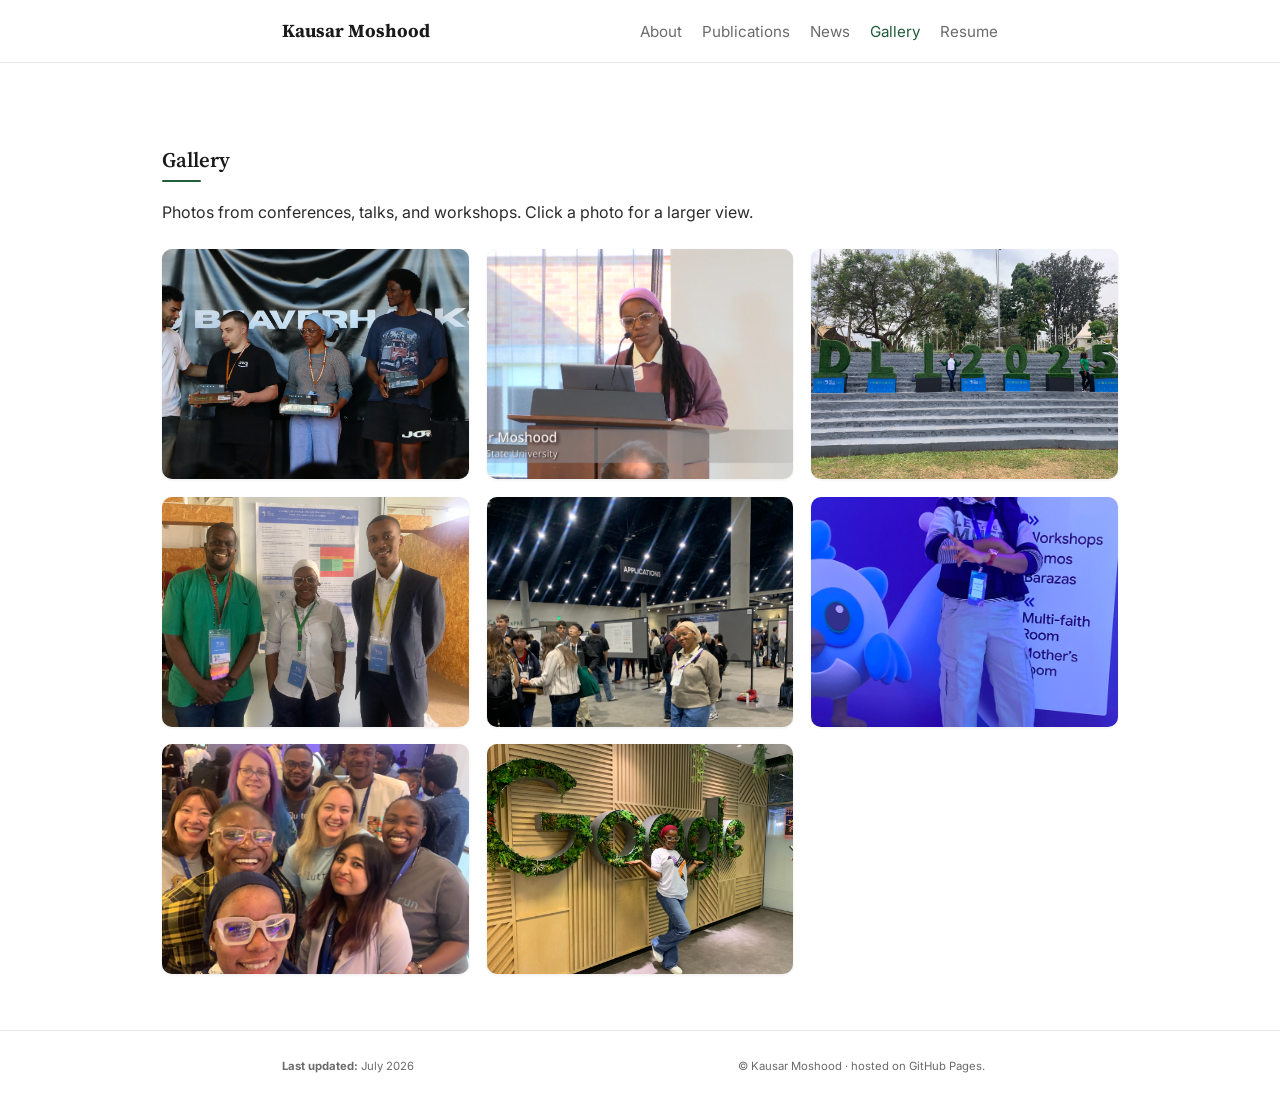
==== gallery.html @ 00bf3b93 "Initial commit" ====
<!DOCTYPE html>
<html lang="en">
  <head>
    <title>Gallery · Kausar Moshood</title>
    <meta charset="utf-8" />
    <meta name="viewport" content="width=device-width, initial-scale=1" />
    <link rel="stylesheet" type="text/css" href="assets/css/style.css" />
    <link rel="stylesheet" href="https://use.fontawesome.com/releases/v5.0.7/css/all.css" />
    <link rel="stylesheet" href="https://cdn.jsdelivr.net/gh/jpswalsh/academicons@1/css/academicons.min.css" />
    <link rel="icon" type="image/svg+xml" href="assets/img/favicon.svg" />
    </head>

  <body>
    <header class="site-header">
      <nav class="nav">
        <div class="container flex-wrap">
          <h1 class="logo"><a href="index.html">Kausar Moshood</a></h1>
          <ul class="navbar">
            <li><a href="index.html">About</a></li>
            <li><a href="publications.html">Publications</a></li>
            <li><a href="news.html">News</a></li>
            <li><a href="gallery.html" class="active">Gallery</a></li>
            <li><a href="assets/docs/Kausar_Moshood_Resume.pdf" target="_blank">Resume</a></li>
          </ul>
        </div>
      </nav>
    </header>

    <div class="page container gallery-container">
      <h1 class="header-name">Gallery</h1>
      <p class="publications-intro">Photos from conferences, talks, and workshops. Click a photo for a larger view.</p>

      <div class="gallery-grid">

        <div class="gallery-item" data-full="assets/img/gallery/beaverhack.jpg" data-caption="1st Place, BeaverHacks Social Impact Track, 2026">
          <img src="assets/img/gallery/beaverhack.jpg" alt="BeaverHacks 2026" />
          <div class="gallery-caption">1st Place, BeaverHacks Social Impact Track, 2026</div>
        </div>

        <div class="gallery-item" data-full="assets/img/gallery/PNW.png" data-caption="PNW PLSE 2026, University of Washington">
          <img src="assets/img/gallery/PNW.png" alt="PNW PLSE 2026" />
          <div class="gallery-caption">PNW PLSE 2026, University of Washington</div>
        </div>

        <div class="gallery-item" data-full="assets/img/gallery/DLI25.jpg" data-caption="Deep Learning Indaba 2025, Rwanda">
          <img src="assets/img/gallery/DLI25.jpg" alt="Deep Learning Indaba 2025" />
          <div class="gallery-caption">Deep Learning Indaba 2025, Rwanda</div>
        </div>

        <div class="gallery-item" data-full="assets/img/gallery/DLIP25.jpg" data-caption="Deep Learning Indaba 2025, Rwanda">
          <img src="assets/img/gallery/DLIP25.jpg" alt="Deep Learning Indaba 2025" />
          <div class="gallery-caption">Deep Learning Indaba 2025, Rwanda</div>
        </div>

        <div class="gallery-item" data-full="assets/img/gallery/NeurIPS.jpeg" data-caption="NeurIPS 2025, San Diego">
          <img src="assets/img/gallery/NeurIPS.jpeg" alt="NeurIPS 2025" />
          <div class="gallery-caption">NeurIPS 2025, San Diego</div>
        </div>

        <div class="gallery-item" data-full="assets/img/gallery/FF23.jpg" data-caption="Flutter Forward by Google 2023, Kenya">
          <img src="assets/img/gallery/FF23.jpg" alt="Flutter Forward 2023" />
          <div class="gallery-caption">Flutter Forward by Google 2023, Kenya</div>
        </div>

        <div class="gallery-item" data-full="assets/img/gallery/FFF23.jpg" data-caption="Flutter Forward by Google 2023, Kenya">
          <img src="assets/img/gallery/FFF23.jpg" alt="Flutter Forward 2023" />
          <div class="gallery-caption">Flutter Forward by Google 2023, Kenya</div>
        </div>

        <div class="gallery-item" data-full="assets/img/gallery/GDG.jpg" data-caption="Google Developer Group on Campus Lead, 2023">
          <img src="assets/img/gallery/GDG.jpg" alt="GDG on Campus Lead" />
          <div class="gallery-caption">Google Developer Group on Campus Lead, 2023</div>
        </div>

        <!--
          To add more photos: drop the image file into assets/img/gallery/
          and add a block like this:

          <div class="gallery-item" data-full="assets/img/gallery/your-photo.jpg" data-caption="Event name, Month Year">
            <img src="assets/img/gallery/your-photo.jpg" alt="Short description" />
            <div class="gallery-caption">Event name, Month Year</div>
          </div>
        -->
      </div>
    </div>

    <div class="lightbox" id="lightbox">
      <button class="lightbox-close" id="lightbox-close" aria-label="Close">&times;</button>
      <img id="lightbox-img" src="" alt="" />
      <div class="lightbox-caption" id="lightbox-caption"></div>
    </div>

    <footer class="site-footer">
      <div class="container">
        <small><b>Last updated:</b> July 2026</small>
        <small class="block">© Kausar Moshood · hosted on <a href="https://pages.github.com/" target="_blank">GitHub Pages</a>.</small>
      </div>
    </footer>

    <script>
      const lightbox = document.getElementById('lightbox');
      const lightboxImg = document.getElementById('lightbox-img');
      const lightboxCaption = document.getElementById('lightbox-caption');

      document.querySelectorAll('.gallery-item').forEach(item => {
        item.addEventListener('click', () => {
          lightboxImg.src = item.dataset.full;
          lightboxCaption.textContent = item.dataset.caption || '';
          lightbox.classList.add('open');
        });
      });

      function closeLightbox() { lightbox.classList.remove('open'); lightboxImg.src = ''; }
      document.getElementById('lightbox-close').addEventListener('click', closeLightbox);
      lightbox.addEventListener('click', (e) => { if (e.target === lightbox) closeLightbox(); });
      document.addEventListener('keydown', (e) => { if (e.key === 'Escape') closeLightbox(); });
    </script>
  </body>
</html>
---- assets/css/style.css ----
/* =====================================================================
   Kausar Moshood — site styles (2026 revamp)
   Flat, content-first, near-monochrome with a deep forest-green accent.
   Serif headings (Source Serif 4) + sans body (Inter). Supports legacy classes.
   (Previous stylesheet is recoverable via git history.)
   ===================================================================== */
@import url('https://fonts.googleapis.com/css2?family=Inter:wght@400;500;600&family=Source+Serif+4:opsz,wght@8..60,400;8..60,600;8..60,700&display=swap');

:root {
  --ink:    #1a1a1a;   /* headings */
  --body:   #2c2c2c;   /* body text */
  --muted:  #6b6b6b;   /* secondary */
  --faint:  #8a8a8a;
  --accent: #225c3b;   /* deep forest green */
  --accent-hover: #184028;
  --rule:   #e7e7e4;
  --bg:     #ffffff;
  --max:    760px;
  --serif: "Source Serif 4", Georgia, "Times New Roman", serif;
  --sans:  "Inter", -apple-system, BlinkMacSystemFont, "Segoe UI", Roboto, Helvetica, Arial, sans-serif;
}

* { margin:0; padding:0; box-sizing:border-box; }
html { font-size:100%; line-height:1.65; scroll-behavior:smooth; -webkit-text-size-adjust:100%; }
body {
  font-family:var(--sans); font-weight:400; color:var(--body); background:var(--bg);
  -webkit-font-smoothing:antialiased; -moz-osx-font-smoothing:grayscale;
}

a { color:var(--accent); text-decoration:none; transition:color 150ms ease; }
a:hover { color:var(--accent-hover); text-decoration:underline; }

h1,h2,h3,h4,h5,h6 { font-family:var(--serif); color:var(--ink); font-weight:600; line-height:1.25; }
p { margin:0 0 0.9rem; }
strong { font-weight:600; color:var(--ink); }
s { color:var(--faint); }

/* ---------- layout ---------- */
.container { max-width:var(--max); margin:0 auto; padding:0 1.4rem; }
.page, .page-content { width:100%; }
.page { padding-top:0.5rem; }

/* ---------- header / nav ---------- */
.site-header { border-bottom:1px solid var(--rule); margin-bottom:2.2rem; }
.nav .container { display:flex; justify-content:space-between; align-items:center; flex-wrap:wrap; gap:0.6rem; padding-top:1.1rem; padding-bottom:1.1rem; }
.logo { font-size:1.15rem; }
.logo a { font-family:var(--serif); font-weight:700; color:var(--ink); }
.logo a:hover { color:var(--accent); text-decoration:none; }
.navbar { list-style:none; display:flex; flex-wrap:wrap; gap:1.25rem; margin:0; }
.navbar a { color:var(--muted); font-size:0.95rem; }
.navbar a:hover, .navbar a.active { color:var(--accent); text-decoration:none; }

/* ---------- intro / hero ---------- */
.page-intro { display:flex; gap:2rem; align-items:center; margin-bottom:1.6rem; }
.page-intro-item:first-child { flex:1; }
.roundImg { border-radius:8px; width:170px; height:200px; object-fit:cover; object-position:top; display:block; }
.contact-header strong { font-family:var(--serif); font-size:1.7rem; font-weight:700; color:var(--ink); display:block; margin-bottom:0.35rem; }
.academic-affiliation { font-weight:600; color:var(--ink); }
.department, .advisor-info { color:var(--muted); font-size:0.95rem; line-height:1.5; }
.contact-details { margin-top:0.5rem; color:var(--muted); font-size:0.95rem; }
.social { margin-top:0.7rem; }
.social-item { font-size:1.25rem; color:var(--muted); margin-right:0.85rem; }
.social-item:hover { color:var(--accent); }

/* ---------- section headings ---------- */
.header-name {
  font-family:var(--serif); font-size:1.3rem; font-weight:600; color:var(--ink);
  margin:2.6rem 0 1.1rem; padding-bottom:0.35rem; border-bottom:1px solid var(--rule);
}

/* lead / bio text a touch larger */
.bio { font-size:1.05rem; color:var(--body); }
.bio p { margin-bottom:0.8rem; }
.research-threads { color:var(--muted); font-size:0.93rem; margin-top:-0.3rem; }

/* ---------- publications ---------- */
.publication-category { margin-bottom:1.4rem; }
.category-title, .pub-year { font-family:var(--serif); font-size:1.05rem; color:var(--ink); font-weight:600;
  margin:1.6rem 0 0.6rem; }
.pub-layer { display:inline-block; font-size:0.72rem; letter-spacing:0.06em; text-transform:uppercase;
  color:var(--muted); font-weight:600; margin-bottom:0.15rem; }
.stack-intro { color:var(--body); margin-bottom:1.1rem; }
.publications-intro { color:var(--muted); margin-bottom:1rem; }
.publications-note { color:var(--faint); font-size:0.88rem; margin-bottom:1.4rem; }

.publication-item { padding:0.75rem 0 0.75rem 1rem; border-left:2px solid var(--rule); margin-bottom:0.5rem; }
.publication-item:hover { border-left-color:var(--accent); }
.pub-title { font-family:var(--serif); font-weight:600; font-size:1.06rem; color:var(--ink); line-height:1.35; }
.pub-title a { color:var(--ink); }
.pub-title a:hover { color:var(--accent); }
.pub-authors { font-size:0.92rem; color:var(--muted); margin-top:0.15rem; }
.author-highlight { color:var(--ink); font-weight:600; }
.pub-venue { font-size:0.88rem; color:var(--faint); font-style:italic; margin-top:0.1rem; }
.pub-description { font-size:0.95rem; color:var(--body); margin-top:0.35rem; }
.pub-links { margin-top:0.35rem; }
.pub-links a, .pub-link { font-size:0.83rem; margin-right:0.8rem; font-weight:500; }
.award-badge { color:var(--accent); font-weight:600; font-size:0.85rem; }
.read-more-btn { display:none; }                 /* toggles retired; descriptions show inline */

.read-more-button { margin:1.1rem 0 0.5rem; }
.read-more-button a { font-size:0.9rem; font-weight:500; }
.read-more-button a::after { content:" \2192"; }

/* ---------- news / lists ---------- */
.list { list-style:none; margin:0.3rem 0 0; }
.list li { padding:0.55rem 0; border-bottom:1px solid var(--rule); font-size:0.95rem; line-height:1.6; }
.list li:last-child { border-bottom:0; }
.list li strong { color:var(--ink); font-weight:600; font-variant-numeric:tabular-nums; }

/* ---------- generic content blocks (community, BSc, etc.) ---------- */
.container p { line-height:1.7; }
.container > p, .page-content > p { color:var(--body); }

/* ---------- external links / misc ---------- */
.external-links, .external-link-list { list-style:none; margin:0; }
.external-link, .block { display:inline-block; margin-right:0.8rem; }

/* ---------- blog ---------- */
.blog-container { max-width:var(--max); margin:0 auto; padding:0 1.4rem; }
/* ---------- gallery ---------- */
.gallery-container { max-width:1000px; }
.gallery-grid { display:grid; grid-template-columns:repeat(auto-fit, minmax(240px, 1fr)); gap:1.1rem; margin-top:1.4rem; }
.gallery-item { position:relative; border-radius:10px; overflow:hidden; aspect-ratio:4/3; background:var(--rule); box-shadow:0 1px 3px rgba(0,0,0,0.08); cursor:pointer; }
.gallery-item img { width:100%; height:100%; object-fit:cover; display:block; transition:transform 400ms ease; }
.gallery-item:hover img { transform:scale(1.06); }
.gallery-caption {
  position:absolute; left:0; right:0; bottom:0; padding:1.6rem 0.9rem 0.7rem;
  font-size:0.85rem; color:#fff; font-weight:500;
  background:linear-gradient(to top, rgba(0,0,0,0.72), rgba(0,0,0,0));
  opacity:0; transform:translateY(6px); transition:opacity 250ms ease, transform 250ms ease;
}
.gallery-item:hover .gallery-caption { opacity:1; transform:translateY(0); }

/* lightbox */
.lightbox { position:fixed; inset:0; background:rgba(20,20,20,0.92); display:none; align-items:center; justify-content:center; flex-direction:column; gap:0.9rem; padding:2rem; z-index:100; }
.lightbox.open { display:flex; }
.lightbox img { max-width:min(90vw, 900px); max-height:78vh; border-radius:6px; box-shadow:0 12px 40px rgba(0,0,0,0.4); }
.lightbox-caption { color:#f2f2f2; font-size:0.92rem; text-align:center; }
.lightbox-close { position:absolute; top:1.2rem; right:1.6rem; color:#fff; font-size:1.8rem; line-height:1; cursor:pointer; background:none; border:none; opacity:0.85; }
.lightbox-close:hover { opacity:1; }

@media (max-width:620px) {
  .gallery-grid { grid-template-columns:repeat(2, 1fr); gap:0.7rem; }
  .gallery-caption { font-size:0.75rem; padding:1.2rem 0.6rem 0.5rem; }
}

/* ---------- footer ---------- */
.site-footer { border-top:1px solid var(--rule); margin-top:3.5rem; padding:1.6rem 0; color:var(--muted); font-size:0.85rem; }
.site-footer .container { display:flex; justify-content:space-between; flex-wrap:wrap; gap:0.6rem; }
.site-footer a { color:var(--muted); }
.site-footer a:hover { color:var(--accent); }

/* ---------- collapsible <details> ---------- */
summary { cursor:pointer; }
summary::-webkit-details-marker { display:none; }
summary::marker { content:""; }

.pub-more { margin-top:0.3rem; }
.pub-more > summary { display:inline-flex; align-items:center; gap:0.35rem; color:var(--accent); font-size:0.85rem; font-weight:500; width:fit-content; }
.pub-more > summary::before { content:"\25B8"; font-size:0.7rem; transition:transform 150ms ease; }
.pub-more[open] > summary::before { transform:rotate(90deg); }
.pub-more[open] > summary { color:var(--muted); }
.pub-more .pub-description { margin-top:0.4rem; }

details.collapse { margin:2.6rem 0 0; }
details.collapse > summary { list-style:none; padding-bottom:0.35rem; border-bottom:1px solid var(--rule); }
details.collapse > summary .sec { font-family:var(--serif); font-size:1.3rem; font-weight:600; color:var(--ink); }
details.collapse > summary .quirk { color:var(--faint); font-size:0.9rem; font-style:italic; margin-left:0.5rem; }
details.collapse > summary .sec::after { content:"  \25B8"; color:var(--accent); font-size:0.8rem; }
details.collapse[open] > summary .sec::after { content:"  \25BE"; }
details.collapse[open] > summary { margin-bottom:1.1rem; }

.bsc-photo { float:right; width:260px; max-width:42%; margin:0.3rem 0 0.9rem 1.5rem; }
.bsc-photo img { width:100%; border-radius:8px; display:block; }
.bsc-photo figcaption { color:var(--faint); font-size:0.82rem; margin-top:0.35rem; }

/* ---------- buttons ---------- */
.btn-row { display:flex; flex-wrap:wrap; gap:0.6rem; margin:1.2rem 0 0.2rem; }
.btn { display:inline-flex; align-items:center; gap:0.4rem; font-size:0.9rem; font-weight:500;
  padding:0.5rem 0.95rem; border-radius:7px; border:1px solid var(--accent); transition:all 150ms ease; }
.btn-primary { background:var(--accent); color:#fff; }
.btn-primary:hover { background:var(--accent-hover); color:#fff; text-decoration:none; }
.btn-outline { background:transparent; color:var(--accent); }
.btn-outline:hover { background:var(--accent); color:#fff; text-decoration:none; }

/* ---------- social as labeled chips ---------- */
.social { display:flex; flex-wrap:wrap; gap:0.5rem; margin-top:0.9rem; }
.social-item { display:inline-flex; align-items:center; gap:0.4rem; font-size:0.85rem; color:var(--muted);
  border:1px solid var(--rule); border-radius:7px; padding:0.32rem 0.62rem; margin:0; }
.social-item:hover { color:var(--accent); border-color:var(--accent); }
.social-item i { font-size:0.95rem; }

/* ---------- news list: marker + small-caps date ---------- */
.list li { position:relative; padding-left:1.15rem; }
.list li::before { content:"\25B8"; position:absolute; left:0; top:0.72rem; color:var(--accent); font-size:0.7rem; }
.list li strong { font-variant:small-caps; letter-spacing:0.02em; }

/* ---------- section heading: short green underline ---------- */
.header-name { border-bottom:none; padding-bottom:0; }
.header-name::after { content:""; display:block; width:2.4rem; height:2px; background:var(--accent);
  margin-top:0.4rem; border-radius:1px; }

/* ---------- responsive ---------- */
@media (max-width:620px) {
  .page-intro { flex-direction:column-reverse; text-align:left; gap:1.2rem; align-items:flex-start; }
  .roundImg { width:130px; height:150px; }
  .nav .container { justify-content:flex-start; }
  .navbar { gap:0.9rem; }
  .contact-header strong { font-size:1.45rem; }
  .bsc-photo { float:none; width:100%; max-width:100%; margin:1rem 0; }
}
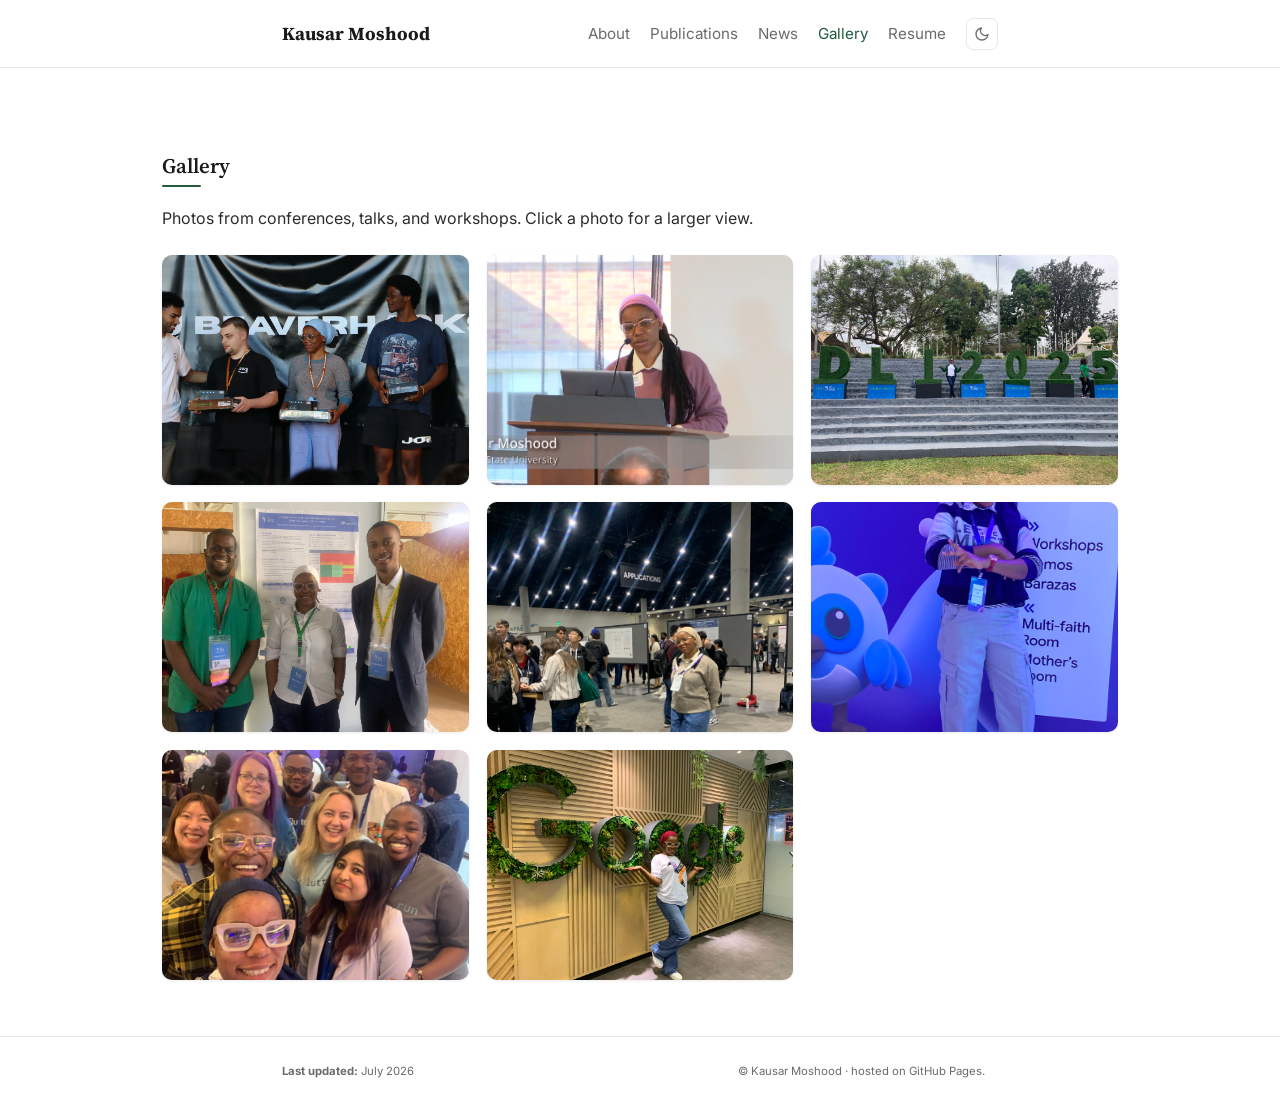
==== commit e0bf6d6a: "Add dark mode toggle" ====
--- a/gallery.html
+++ b/gallery.html
@@ -3,6 +3,13 @@
   <head>
     <title>Gallery · Kausar Moshood</title>
     <meta charset="utf-8" />
+    <script>
+      (function () {
+        var saved = localStorage.getItem('theme');
+        var theme = saved || (window.matchMedia('(prefers-color-scheme: dark)').matches ? 'dark' : 'light');
+        document.documentElement.setAttribute('data-theme', theme);
+      })();
+    </script>
     <meta name="viewport" content="width=device-width, initial-scale=1" />
     <link rel="stylesheet" type="text/css" href="assets/css/style.css" />
     <link rel="stylesheet" href="https://use.fontawesome.com/releases/v5.0.7/css/all.css" />
@@ -21,6 +28,12 @@
             <li><a href="news.html">News</a></li>
             <li><a href="gallery.html" class="active">Gallery</a></li>
             <li><a href="assets/docs/Kausar_Moshood_Resume.pdf" target="_blank">Resume</a></li>
+            <li>
+              <button class="theme-toggle" aria-label="Toggle theme">
+                <svg class="icon-sun" xmlns="http://www.w3.org/2000/svg" viewBox="0 0 24 24" fill="none" stroke="currentColor" stroke-width="2" stroke-linecap="round" stroke-linejoin="round" style="display:none"><circle cx="12" cy="12" r="5"/><line x1="12" y1="1" x2="12" y2="3"/><line x1="12" y1="21" x2="12" y2="23"/><line x1="4.22" y1="4.22" x2="5.64" y2="5.64"/><line x1="18.36" y1="18.36" x2="19.78" y2="19.78"/><line x1="1" y1="12" x2="3" y2="12"/><line x1="21" y1="12" x2="23" y2="12"/><line x1="4.22" y1="19.78" x2="5.64" y2="18.36"/><line x1="18.36" y1="5.64" x2="19.78" y2="4.22"/></svg>
+                <svg class="icon-moon" xmlns="http://www.w3.org/2000/svg" viewBox="0 0 24 24" fill="none" stroke="currentColor" stroke-width="2" stroke-linecap="round" stroke-linejoin="round"><path d="M21 12.79A9 9 0 1 1 11.21 3 7 7 0 0 0 21 12.79z"/></svg>
+              </button>
+            </li>
           </ul>
         </div>
       </nav>
@@ -115,5 +128,6 @@
       lightbox.addEventListener('click', (e) => { if (e.target === lightbox) closeLightbox(); });
       document.addEventListener('keydown', (e) => { if (e.key === 'Escape') closeLightbox(); });
     </script>
+    <script src="assets/js/theme.js"></script>
   </body>
 </html>
--- a/assets/css/style.css
+++ b/assets/css/style.css
@@ -20,11 +20,23 @@
   --sans:  "Inter", -apple-system, BlinkMacSystemFont, "Segoe UI", Roboto, Helvetica, Arial, sans-serif;
 }
 
+html[data-theme="dark"] {
+  --ink:    #f2f2ee;
+  --body:   #d6d6d1;
+  --muted:  #9a9a92;
+  --faint:  #6f6f67;
+  --accent: #4fae7c;
+  --accent-hover: #6fc99a;
+  --rule:   #2c2c26;
+  --bg:     #14140f;
+}
+
 * { margin:0; padding:0; box-sizing:border-box; }
 html { font-size:100%; line-height:1.65; scroll-behavior:smooth; -webkit-text-size-adjust:100%; }
 body {
   font-family:var(--sans); font-weight:400; color:var(--body); background:var(--bg);
   -webkit-font-smoothing:antialiased; -moz-osx-font-smoothing:grayscale;
+  transition:background-color 200ms ease, color 200ms ease;
 }
 
 a { color:var(--accent); text-decoration:none; transition:color 150ms ease; }
@@ -46,9 +58,17 @@
 .logo { font-size:1.15rem; }
 .logo a { font-family:var(--serif); font-weight:700; color:var(--ink); }
 .logo a:hover { color:var(--accent); text-decoration:none; }
-.navbar { list-style:none; display:flex; flex-wrap:wrap; gap:1.25rem; margin:0; }
+.navbar { list-style:none; display:flex; flex-wrap:wrap; align-items:center; gap:1.25rem; margin:0; }
 .navbar a { color:var(--muted); font-size:0.95rem; }
 .navbar a:hover, .navbar a.active { color:var(--accent); text-decoration:none; }
+
+.theme-toggle {
+  display:inline-flex; align-items:center; justify-content:center;
+  width:32px; height:32px; padding:0; border:1px solid var(--rule); border-radius:7px;
+  background:none; color:var(--muted); cursor:pointer; transition:all 150ms ease;
+}
+.theme-toggle:hover { color:var(--accent); border-color:var(--accent); }
+.theme-toggle svg { width:16px; height:16px; }
 
 /* ---------- intro / hero ---------- */
 .page-intro { display:flex; gap:2rem; align-items:center; margin-bottom:1.6rem; }
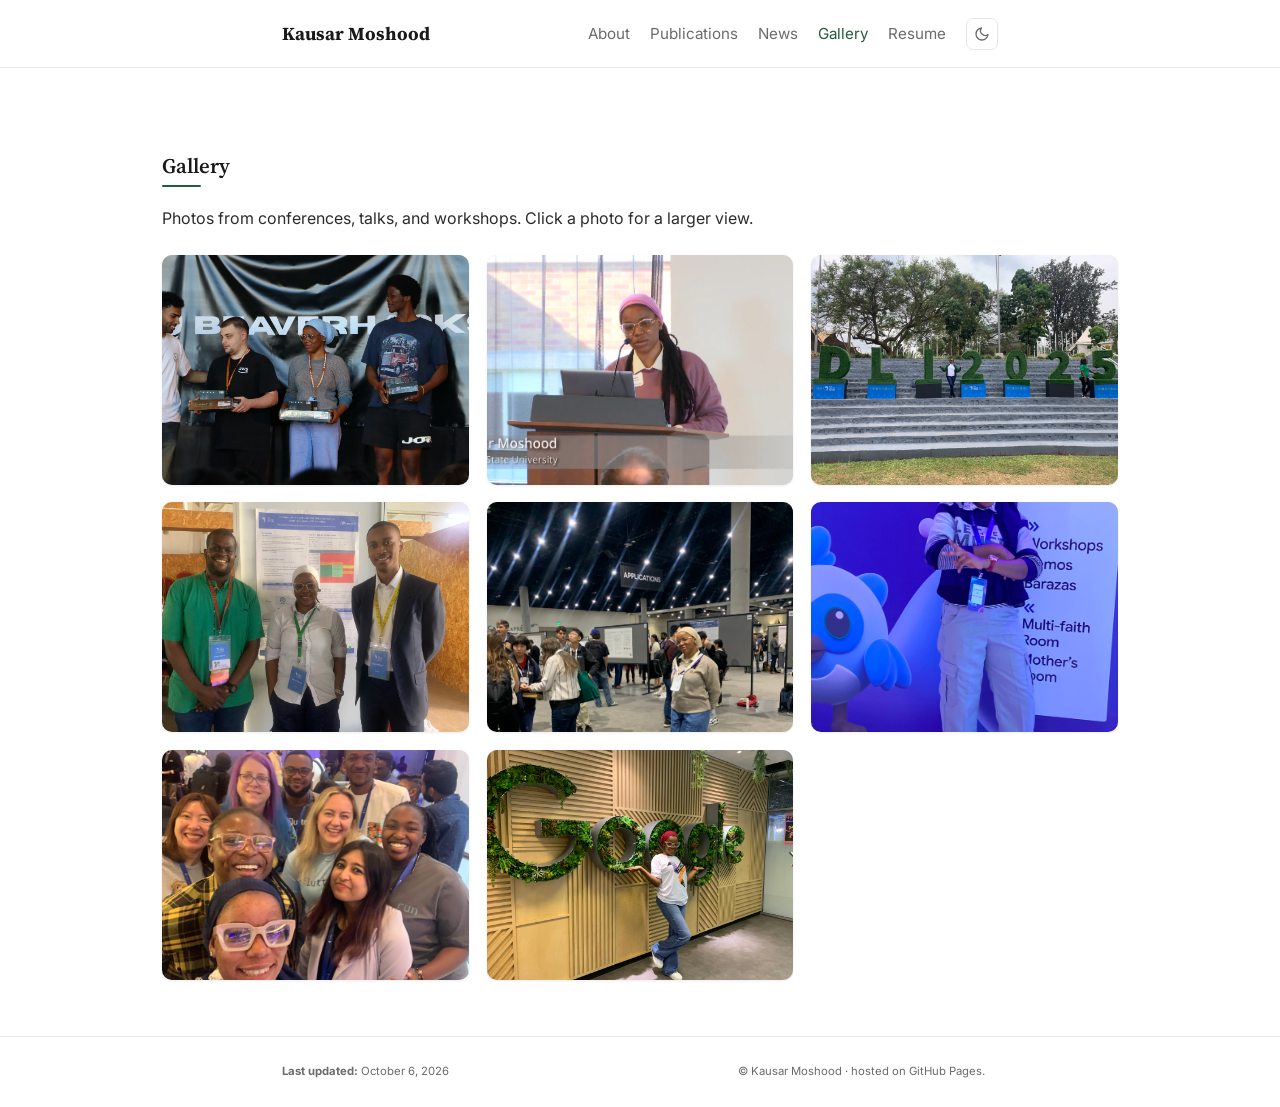
==== commit 63d4db95: "updated news" ====
--- a/gallery.html
+++ b/gallery.html
@@ -15,6 +15,7 @@
     <link rel="stylesheet" href="https://use.fontawesome.com/releases/v5.0.7/css/all.css" />
     <link rel="stylesheet" href="https://cdn.jsdelivr.net/gh/jpswalsh/academicons@1/css/academicons.min.css" />
     <link rel="icon" type="image/svg+xml" href="assets/img/favicon.svg" />
+    <link rel="apple-touch-icon" href="assets/img/apple-touch-icon.png" />
     </head>
 
   <body>
@@ -46,42 +47,42 @@
       <div class="gallery-grid">
 
         <div class="gallery-item" data-full="assets/img/gallery/beaverhack.jpg" data-caption="1st Place, BeaverHacks Social Impact Track, 2026">
-          <img src="assets/img/gallery/beaverhack.jpg" alt="BeaverHacks 2026" />
+          <img src="assets/img/gallery/beaverhack.jpg" alt="BeaverHacks 2026" loading="lazy" />
           <div class="gallery-caption">1st Place, BeaverHacks Social Impact Track, 2026</div>
         </div>
 
         <div class="gallery-item" data-full="assets/img/gallery/PNW.png" data-caption="PNW PLSE 2026, University of Washington">
-          <img src="assets/img/gallery/PNW.png" alt="PNW PLSE 2026" />
+          <img src="assets/img/gallery/PNW.png" alt="PNW PLSE 2026" loading="lazy" />
           <div class="gallery-caption">PNW PLSE 2026, University of Washington</div>
         </div>
 
         <div class="gallery-item" data-full="assets/img/gallery/DLI25.jpg" data-caption="Deep Learning Indaba 2025, Rwanda">
-          <img src="assets/img/gallery/DLI25.jpg" alt="Deep Learning Indaba 2025" />
+          <img src="assets/img/gallery/DLI25.jpg" alt="Deep Learning Indaba 2025" loading="lazy" />
           <div class="gallery-caption">Deep Learning Indaba 2025, Rwanda</div>
         </div>
 
         <div class="gallery-item" data-full="assets/img/gallery/DLIP25.jpg" data-caption="Deep Learning Indaba 2025, Rwanda">
-          <img src="assets/img/gallery/DLIP25.jpg" alt="Deep Learning Indaba 2025" />
+          <img src="assets/img/gallery/DLIP25.jpg" alt="Deep Learning Indaba 2025" loading="lazy" />
           <div class="gallery-caption">Deep Learning Indaba 2025, Rwanda</div>
         </div>
 
         <div class="gallery-item" data-full="assets/img/gallery/NeurIPS.jpeg" data-caption="NeurIPS 2025, San Diego">
-          <img src="assets/img/gallery/NeurIPS.jpeg" alt="NeurIPS 2025" />
+          <img src="assets/img/gallery/NeurIPS.jpeg" alt="NeurIPS 2025" loading="lazy" />
           <div class="gallery-caption">NeurIPS 2025, San Diego</div>
         </div>
 
         <div class="gallery-item" data-full="assets/img/gallery/FF23.jpg" data-caption="Flutter Forward by Google 2023, Kenya">
-          <img src="assets/img/gallery/FF23.jpg" alt="Flutter Forward 2023" />
+          <img src="assets/img/gallery/FF23.jpg" alt="Flutter Forward 2023" loading="lazy" />
           <div class="gallery-caption">Flutter Forward by Google 2023, Kenya</div>
         </div>
 
         <div class="gallery-item" data-full="assets/img/gallery/FFF23.jpg" data-caption="Flutter Forward by Google 2023, Kenya">
-          <img src="assets/img/gallery/FFF23.jpg" alt="Flutter Forward 2023" />
+          <img src="assets/img/gallery/FFF23.jpg" alt="Flutter Forward 2023" loading="lazy" />
           <div class="gallery-caption">Flutter Forward by Google 2023, Kenya</div>
         </div>
 
         <div class="gallery-item" data-full="assets/img/gallery/GDG.jpg" data-caption="Google Developer Group on Campus Lead, 2023">
-          <img src="assets/img/gallery/GDG.jpg" alt="GDG on Campus Lead" />
+          <img src="assets/img/gallery/GDG.jpg" alt="GDG on Campus Lead" loading="lazy" />
           <div class="gallery-caption">Google Developer Group on Campus Lead, 2023</div>
         </div>
 
@@ -90,7 +91,7 @@
           and add a block like this:
 
           <div class="gallery-item" data-full="assets/img/gallery/your-photo.jpg" data-caption="Event name, Month Year">
-            <img src="assets/img/gallery/your-photo.jpg" alt="Short description" />
+            <img src="assets/img/gallery/your-photo.jpg" alt="Short description" loading="lazy" />
             <div class="gallery-caption">Event name, Month Year</div>
           </div>
         -->
@@ -105,7 +106,7 @@
 
     <footer class="site-footer">
       <div class="container">
-        <small><b>Last updated:</b> July 2026</small>
+        <small><b>Last updated:</b> October 6, 2026</small>
         <small class="block">© Kausar Moshood · hosted on <a href="https://pages.github.com/" target="_blank">GitHub Pages</a>.</small>
       </div>
     </footer>
--- a/assets/css/style.css
+++ b/assets/css/style.css
@@ -92,6 +92,20 @@
 .bio { font-size:1.05rem; color:var(--body); }
 .bio p { margin-bottom:0.8rem; }
 .research-threads { color:var(--muted); font-size:0.93rem; margin-top:-0.3rem; }
+
+/* ---------- featured callout ---------- */
+.featured-callout {
+  display:flex; gap:1rem; align-items:flex-start; margin:1.6rem 0 0;
+  padding:1rem 1.1rem; border:1px solid var(--rule); border-left:3px solid var(--accent); border-radius:8px;
+  background:var(--bg);
+}
+.featured-callout .badge {
+  flex-shrink:0; font-size:0.7rem; font-weight:700; letter-spacing:0.05em; text-transform:uppercase;
+  color:#fff; background:var(--accent); padding:0.25rem 0.55rem; border-radius:5px; margin-top:0.15rem;
+}
+.featured-callout .featured-title { font-family:var(--serif); font-weight:600; color:var(--ink); font-size:1.05rem; margin-bottom:0.25rem; }
+.featured-callout p { margin-bottom:0.4rem; color:var(--body); font-size:0.95rem; }
+.featured-callout .pub-links { margin-top:0.3rem; }
 
 /* ---------- publications ---------- */
 .publication-category { margin-bottom:1.4rem; }
@@ -164,6 +178,17 @@
   .gallery-caption { font-size:0.75rem; padding:1.2rem 0.6rem 0.5rem; }
 }
 
+/* ---------- back to top ---------- */
+.back-to-top {
+  position:fixed; bottom:1.6rem; right:1.6rem; width:38px; height:38px; border-radius:50%;
+  display:none; align-items:center; justify-content:center; background:var(--accent); color:#fff;
+  border:none; cursor:pointer; box-shadow:0 2px 8px rgba(0,0,0,0.18); opacity:0.9; transition:opacity 150ms ease;
+  z-index:50;
+}
+.back-to-top.visible { display:flex; }
+.back-to-top:hover { opacity:1; }
+.back-to-top svg { width:16px; height:16px; }
+
 /* ---------- footer ---------- */
 .site-footer { border-top:1px solid var(--rule); margin-top:3.5rem; padding:1.6rem 0; color:var(--muted); font-size:0.85rem; }
 .site-footer .container { display:flex; justify-content:space-between; flex-wrap:wrap; gap:0.6rem; }
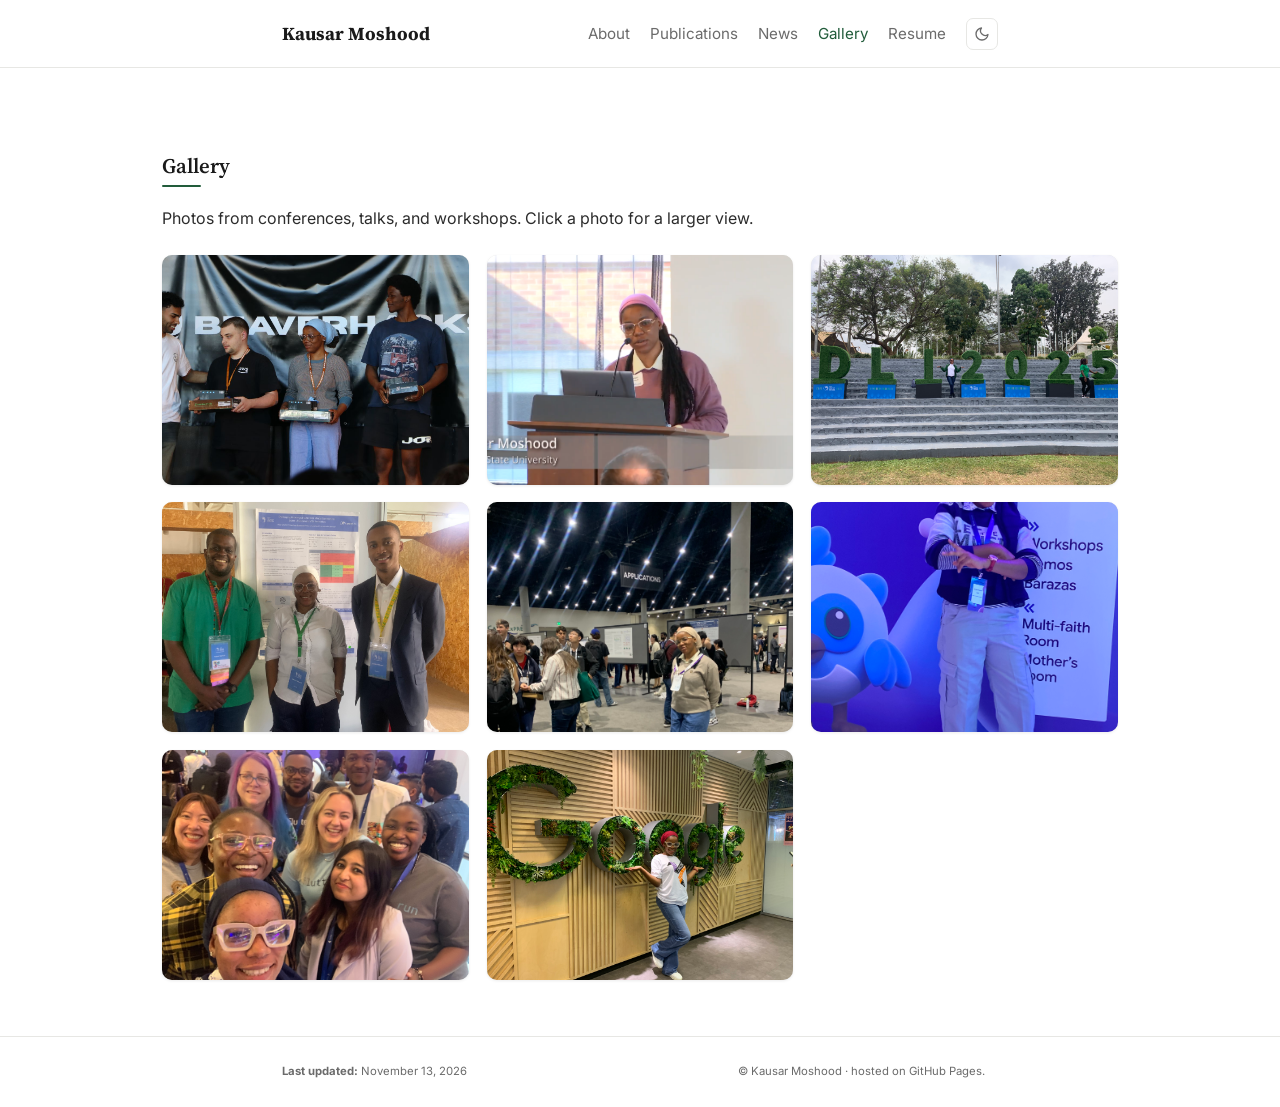
==== commit 6bfce0cf: "updated paper" ====
--- a/gallery.html
+++ b/gallery.html
@@ -106,7 +106,7 @@
 
     <footer class="site-footer">
       <div class="container">
-        <small><b>Last updated:</b> October 6, 2026</small>
+        <small><b>Last updated:</b> November 13, 2026</small>
         <small class="block">© Kausar Moshood · hosted on <a href="https://pages.github.com/" target="_blank">GitHub Pages</a>.</small>
       </div>
     </footer>
--- a/assets/css/style.css
+++ b/assets/css/style.css
@@ -1,256 +1,256 @@
-/* =====================================================================
-   Kausar Moshood — site styles (2026 revamp)
-   Flat, content-first, near-monochrome with a deep forest-green accent.
-   Serif headings (Source Serif 4) + sans body (Inter). Supports legacy classes.
-   (Previous stylesheet is recoverable via git history.)
-   ===================================================================== */
-@import url('https://fonts.googleapis.com/css2?family=Inter:wght@400;500;600&family=Source+Serif+4:opsz,wght@8..60,400;8..60,600;8..60,700&display=swap');
-
-:root {
-  --ink:    #1a1a1a;   /* headings */
-  --body:   #2c2c2c;   /* body text */
-  --muted:  #6b6b6b;   /* secondary */
-  --faint:  #8a8a8a;
-  --accent: #225c3b;   /* deep forest green */
-  --accent-hover: #184028;
-  --rule:   #e7e7e4;
-  --bg:     #ffffff;
-  --max:    760px;
-  --serif: "Source Serif 4", Georgia, "Times New Roman", serif;
-  --sans:  "Inter", -apple-system, BlinkMacSystemFont, "Segoe UI", Roboto, Helvetica, Arial, sans-serif;
-}
-
-html[data-theme="dark"] {
-  --ink:    #f2f2ee;
-  --body:   #d6d6d1;
-  --muted:  #9a9a92;
-  --faint:  #6f6f67;
-  --accent: #4fae7c;
-  --accent-hover: #6fc99a;
-  --rule:   #2c2c26;
-  --bg:     #14140f;
-}
-
-* { margin:0; padding:0; box-sizing:border-box; }
-html { font-size:100%; line-height:1.65; scroll-behavior:smooth; -webkit-text-size-adjust:100%; }
-body {
-  font-family:var(--sans); font-weight:400; color:var(--body); background:var(--bg);
-  -webkit-font-smoothing:antialiased; -moz-osx-font-smoothing:grayscale;
-  transition:background-color 200ms ease, color 200ms ease;
-}
-
-a { color:var(--accent); text-decoration:none; transition:color 150ms ease; }
-a:hover { color:var(--accent-hover); text-decoration:underline; }
-
-h1,h2,h3,h4,h5,h6 { font-family:var(--serif); color:var(--ink); font-weight:600; line-height:1.25; }
-p { margin:0 0 0.9rem; }
-strong { font-weight:600; color:var(--ink); }
-s { color:var(--faint); }
-
-/* ---------- layout ---------- */
-.container { max-width:var(--max); margin:0 auto; padding:0 1.4rem; }
-.page, .page-content { width:100%; }
-.page { padding-top:0.5rem; }
-
-/* ---------- header / nav ---------- */
-.site-header { border-bottom:1px solid var(--rule); margin-bottom:2.2rem; }
-.nav .container { display:flex; justify-content:space-between; align-items:center; flex-wrap:wrap; gap:0.6rem; padding-top:1.1rem; padding-bottom:1.1rem; }
-.logo { font-size:1.15rem; }
-.logo a { font-family:var(--serif); font-weight:700; color:var(--ink); }
-.logo a:hover { color:var(--accent); text-decoration:none; }
-.navbar { list-style:none; display:flex; flex-wrap:wrap; align-items:center; gap:1.25rem; margin:0; }
-.navbar a { color:var(--muted); font-size:0.95rem; }
-.navbar a:hover, .navbar a.active { color:var(--accent); text-decoration:none; }
-
-.theme-toggle {
-  display:inline-flex; align-items:center; justify-content:center;
-  width:32px; height:32px; padding:0; border:1px solid var(--rule); border-radius:7px;
-  background:none; color:var(--muted); cursor:pointer; transition:all 150ms ease;
-}
-.theme-toggle:hover { color:var(--accent); border-color:var(--accent); }
-.theme-toggle svg { width:16px; height:16px; }
-
-/* ---------- intro / hero ---------- */
-.page-intro { display:flex; gap:2rem; align-items:center; margin-bottom:1.6rem; }
-.page-intro-item:first-child { flex:1; }
-.roundImg { border-radius:8px; width:170px; height:200px; object-fit:cover; object-position:top; display:block; }
-.contact-header strong { font-family:var(--serif); font-size:1.7rem; font-weight:700; color:var(--ink); display:block; margin-bottom:0.35rem; }
-.academic-affiliation { font-weight:600; color:var(--ink); }
-.department, .advisor-info { color:var(--muted); font-size:0.95rem; line-height:1.5; }
-.contact-details { margin-top:0.5rem; color:var(--muted); font-size:0.95rem; }
-.social { margin-top:0.7rem; }
-.social-item { font-size:1.25rem; color:var(--muted); margin-right:0.85rem; }
-.social-item:hover { color:var(--accent); }
-
-/* ---------- section headings ---------- */
-.header-name {
-  font-family:var(--serif); font-size:1.3rem; font-weight:600; color:var(--ink);
-  margin:2.6rem 0 1.1rem; padding-bottom:0.35rem; border-bottom:1px solid var(--rule);
-}
-
-/* lead / bio text a touch larger */
-.bio { font-size:1.05rem; color:var(--body); }
-.bio p { margin-bottom:0.8rem; }
-.research-threads { color:var(--muted); font-size:0.93rem; margin-top:-0.3rem; }
-
-/* ---------- featured callout ---------- */
-.featured-callout {
-  display:flex; gap:1rem; align-items:flex-start; margin:1.6rem 0 0;
-  padding:1rem 1.1rem; border:1px solid var(--rule); border-left:3px solid var(--accent); border-radius:8px;
-  background:var(--bg);
-}
-.featured-callout .badge {
-  flex-shrink:0; font-size:0.7rem; font-weight:700; letter-spacing:0.05em; text-transform:uppercase;
-  color:#fff; background:var(--accent); padding:0.25rem 0.55rem; border-radius:5px; margin-top:0.15rem;
-}
-.featured-callout .featured-title { font-family:var(--serif); font-weight:600; color:var(--ink); font-size:1.05rem; margin-bottom:0.25rem; }
-.featured-callout p { margin-bottom:0.4rem; color:var(--body); font-size:0.95rem; }
-.featured-callout .pub-links { margin-top:0.3rem; }
-
-/* ---------- publications ---------- */
-.publication-category { margin-bottom:1.4rem; }
-.category-title, .pub-year { font-family:var(--serif); font-size:1.05rem; color:var(--ink); font-weight:600;
-  margin:1.6rem 0 0.6rem; }
-.pub-layer { display:inline-block; font-size:0.72rem; letter-spacing:0.06em; text-transform:uppercase;
-  color:var(--muted); font-weight:600; margin-bottom:0.15rem; }
-.stack-intro { color:var(--body); margin-bottom:1.1rem; }
-.publications-intro { color:var(--muted); margin-bottom:1rem; }
-.publications-note { color:var(--faint); font-size:0.88rem; margin-bottom:1.4rem; }
-
-.publication-item { padding:0.75rem 0 0.75rem 1rem; border-left:2px solid var(--rule); margin-bottom:0.5rem; }
-.publication-item:hover { border-left-color:var(--accent); }
-.pub-title { font-family:var(--serif); font-weight:600; font-size:1.06rem; color:var(--ink); line-height:1.35; }
-.pub-title a { color:var(--ink); }
-.pub-title a:hover { color:var(--accent); }
-.pub-authors { font-size:0.92rem; color:var(--muted); margin-top:0.15rem; }
-.author-highlight { color:var(--ink); font-weight:600; }
-.pub-venue { font-size:0.88rem; color:var(--faint); font-style:italic; margin-top:0.1rem; }
-.pub-description { font-size:0.95rem; color:var(--body); margin-top:0.35rem; }
-.pub-links { margin-top:0.35rem; }
-.pub-links a, .pub-link { font-size:0.83rem; margin-right:0.8rem; font-weight:500; }
-.award-badge { color:var(--accent); font-weight:600; font-size:0.85rem; }
-.read-more-btn { display:none; }                 /* toggles retired; descriptions show inline */
-
-.read-more-button { margin:1.1rem 0 0.5rem; }
-.read-more-button a { font-size:0.9rem; font-weight:500; }
-.read-more-button a::after { content:" \2192"; }
-
-/* ---------- news / lists ---------- */
-.list { list-style:none; margin:0.3rem 0 0; }
-.list li { padding:0.55rem 0; border-bottom:1px solid var(--rule); font-size:0.95rem; line-height:1.6; }
-.list li:last-child { border-bottom:0; }
-.list li strong { color:var(--ink); font-weight:600; font-variant-numeric:tabular-nums; }
-
-/* ---------- generic content blocks (community, BSc, etc.) ---------- */
-.container p { line-height:1.7; }
-.container > p, .page-content > p { color:var(--body); }
-
-/* ---------- external links / misc ---------- */
-.external-links, .external-link-list { list-style:none; margin:0; }
-.external-link, .block { display:inline-block; margin-right:0.8rem; }
-
-/* ---------- blog ---------- */
-.blog-container { max-width:var(--max); margin:0 auto; padding:0 1.4rem; }
-/* ---------- gallery ---------- */
-.gallery-container { max-width:1000px; }
-.gallery-grid { display:grid; grid-template-columns:repeat(auto-fit, minmax(240px, 1fr)); gap:1.1rem; margin-top:1.4rem; }
-.gallery-item { position:relative; border-radius:10px; overflow:hidden; aspect-ratio:4/3; background:var(--rule); box-shadow:0 1px 3px rgba(0,0,0,0.08); cursor:pointer; }
-.gallery-item img { width:100%; height:100%; object-fit:cover; display:block; transition:transform 400ms ease; }
-.gallery-item:hover img { transform:scale(1.06); }
-.gallery-caption {
-  position:absolute; left:0; right:0; bottom:0; padding:1.6rem 0.9rem 0.7rem;
-  font-size:0.85rem; color:#fff; font-weight:500;
-  background:linear-gradient(to top, rgba(0,0,0,0.72), rgba(0,0,0,0));
-  opacity:0; transform:translateY(6px); transition:opacity 250ms ease, transform 250ms ease;
-}
-.gallery-item:hover .gallery-caption { opacity:1; transform:translateY(0); }
-
-/* lightbox */
-.lightbox { position:fixed; inset:0; background:rgba(20,20,20,0.92); display:none; align-items:center; justify-content:center; flex-direction:column; gap:0.9rem; padding:2rem; z-index:100; }
-.lightbox.open { display:flex; }
-.lightbox img { max-width:min(90vw, 900px); max-height:78vh; border-radius:6px; box-shadow:0 12px 40px rgba(0,0,0,0.4); }
-.lightbox-caption { color:#f2f2f2; font-size:0.92rem; text-align:center; }
-.lightbox-close { position:absolute; top:1.2rem; right:1.6rem; color:#fff; font-size:1.8rem; line-height:1; cursor:pointer; background:none; border:none; opacity:0.85; }
-.lightbox-close:hover { opacity:1; }
-
-@media (max-width:620px) {
-  .gallery-grid { grid-template-columns:repeat(2, 1fr); gap:0.7rem; }
-  .gallery-caption { font-size:0.75rem; padding:1.2rem 0.6rem 0.5rem; }
-}
-
-/* ---------- back to top ---------- */
-.back-to-top {
-  position:fixed; bottom:1.6rem; right:1.6rem; width:38px; height:38px; border-radius:50%;
-  display:none; align-items:center; justify-content:center; background:var(--accent); color:#fff;
-  border:none; cursor:pointer; box-shadow:0 2px 8px rgba(0,0,0,0.18); opacity:0.9; transition:opacity 150ms ease;
-  z-index:50;
-}
-.back-to-top.visible { display:flex; }
-.back-to-top:hover { opacity:1; }
-.back-to-top svg { width:16px; height:16px; }
-
-/* ---------- footer ---------- */
-.site-footer { border-top:1px solid var(--rule); margin-top:3.5rem; padding:1.6rem 0; color:var(--muted); font-size:0.85rem; }
-.site-footer .container { display:flex; justify-content:space-between; flex-wrap:wrap; gap:0.6rem; }
-.site-footer a { color:var(--muted); }
-.site-footer a:hover { color:var(--accent); }
-
-/* ---------- collapsible <details> ---------- */
-summary { cursor:pointer; }
-summary::-webkit-details-marker { display:none; }
-summary::marker { content:""; }
-
-.pub-more { margin-top:0.3rem; }
-.pub-more > summary { display:inline-flex; align-items:center; gap:0.35rem; color:var(--accent); font-size:0.85rem; font-weight:500; width:fit-content; }
-.pub-more > summary::before { content:"\25B8"; font-size:0.7rem; transition:transform 150ms ease; }
-.pub-more[open] > summary::before { transform:rotate(90deg); }
-.pub-more[open] > summary { color:var(--muted); }
-.pub-more .pub-description { margin-top:0.4rem; }
-
-details.collapse { margin:2.6rem 0 0; }
-details.collapse > summary { list-style:none; padding-bottom:0.35rem; border-bottom:1px solid var(--rule); }
-details.collapse > summary .sec { font-family:var(--serif); font-size:1.3rem; font-weight:600; color:var(--ink); }
-details.collapse > summary .quirk { color:var(--faint); font-size:0.9rem; font-style:italic; margin-left:0.5rem; }
-details.collapse > summary .sec::after { content:"  \25B8"; color:var(--accent); font-size:0.8rem; }
-details.collapse[open] > summary .sec::after { content:"  \25BE"; }
-details.collapse[open] > summary { margin-bottom:1.1rem; }
-
-.bsc-photo { float:right; width:260px; max-width:42%; margin:0.3rem 0 0.9rem 1.5rem; }
-.bsc-photo img { width:100%; border-radius:8px; display:block; }
-.bsc-photo figcaption { color:var(--faint); font-size:0.82rem; margin-top:0.35rem; }
-
-/* ---------- buttons ---------- */
-.btn-row { display:flex; flex-wrap:wrap; gap:0.6rem; margin:1.2rem 0 0.2rem; }
-.btn { display:inline-flex; align-items:center; gap:0.4rem; font-size:0.9rem; font-weight:500;
-  padding:0.5rem 0.95rem; border-radius:7px; border:1px solid var(--accent); transition:all 150ms ease; }
-.btn-primary { background:var(--accent); color:#fff; }
-.btn-primary:hover { background:var(--accent-hover); color:#fff; text-decoration:none; }
-.btn-outline { background:transparent; color:var(--accent); }
-.btn-outline:hover { background:var(--accent); color:#fff; text-decoration:none; }
-
-/* ---------- social as labeled chips ---------- */
-.social { display:flex; flex-wrap:wrap; gap:0.5rem; margin-top:0.9rem; }
-.social-item { display:inline-flex; align-items:center; gap:0.4rem; font-size:0.85rem; color:var(--muted);
-  border:1px solid var(--rule); border-radius:7px; padding:0.32rem 0.62rem; margin:0; }
-.social-item:hover { color:var(--accent); border-color:var(--accent); }
-.social-item i { font-size:0.95rem; }
-
-/* ---------- news list: marker + small-caps date ---------- */
-.list li { position:relative; padding-left:1.15rem; }
-.list li::before { content:"\25B8"; position:absolute; left:0; top:0.72rem; color:var(--accent); font-size:0.7rem; }
-.list li strong { font-variant:small-caps; letter-spacing:0.02em; }
-
-/* ---------- section heading: short green underline ---------- */
-.header-name { border-bottom:none; padding-bottom:0; }
-.header-name::after { content:""; display:block; width:2.4rem; height:2px; background:var(--accent);
-  margin-top:0.4rem; border-radius:1px; }
-
-/* ---------- responsive ---------- */
-@media (max-width:620px) {
-  .page-intro { flex-direction:column-reverse; text-align:left; gap:1.2rem; align-items:flex-start; }
-  .roundImg { width:130px; height:150px; }
-  .nav .container { justify-content:flex-start; }
-  .navbar { gap:0.9rem; }
-  .contact-header strong { font-size:1.45rem; }
-  .bsc-photo { float:none; width:100%; max-width:100%; margin:1rem 0; }
-}
+/* =====================================================================
+   Kausar Moshood — site styles (2026 revamp)
+   Flat, content-first, near-monochrome with a deep forest-green accent.
+   Serif headings (Source Serif 4) + sans body (Inter). Supports legacy classes.
+   (Previous stylesheet is recoverable via git history.)
+   ===================================================================== */
+@import url('https://fonts.googleapis.com/css2?family=Inter:wght@400;500;600&family=Source+Serif+4:opsz,wght@8..60,400;8..60,600;8..60,700&display=swap');
+
+:root {
+  --ink:    #1a1a1a;   /* headings */
+  --body:   #2c2c2c;   /* body text */
+  --muted:  #6b6b6b;   /* secondary */
+  --faint:  #8a8a8a;
+  --accent: #225c3b;   /* deep forest green */
+  --accent-hover: #184028;
+  --rule:   #e7e7e4;
+  --bg:     #ffffff;
+  --max:    760px;
+  --serif: "Source Serif 4", Georgia, "Times New Roman", serif;
+  --sans:  "Inter", -apple-system, BlinkMacSystemFont, "Segoe UI", Roboto, Helvetica, Arial, sans-serif;
+}
+
+html[data-theme="dark"] {
+  --ink:    #f2f2ee;
+  --body:   #d6d6d1;
+  --muted:  #9a9a92;
+  --faint:  #6f6f67;
+  --accent: #4fae7c;
+  --accent-hover: #6fc99a;
+  --rule:   #2c2c26;
+  --bg:     #14140f;
+}
+
+* { margin:0; padding:0; box-sizing:border-box; }
+html { font-size:100%; line-height:1.65; scroll-behavior:smooth; -webkit-text-size-adjust:100%; }
+body {
+  font-family:var(--sans); font-weight:400; color:var(--body); background:var(--bg);
+  -webkit-font-smoothing:antialiased; -moz-osx-font-smoothing:grayscale;
+  transition:background-color 200ms ease, color 200ms ease;
+}
+
+a { color:var(--accent); text-decoration:none; transition:color 150ms ease; }
+a:hover { color:var(--accent-hover); text-decoration:underline; }
+
+h1,h2,h3,h4,h5,h6 { font-family:var(--serif); color:var(--ink); font-weight:600; line-height:1.25; }
+p { margin:0 0 0.9rem; }
+strong { font-weight:600; color:var(--ink); }
+s { color:var(--faint); }
+
+/* ---------- layout ---------- */
+.container { max-width:var(--max); margin:0 auto; padding:0 1.4rem; }
+.page, .page-content { width:100%; }
+.page { padding-top:0.5rem; }
+
+/* ---------- header / nav ---------- */
+.site-header { border-bottom:1px solid var(--rule); margin-bottom:2.2rem; }
+.nav .container { display:flex; justify-content:space-between; align-items:center; flex-wrap:wrap; gap:0.6rem; padding-top:1.1rem; padding-bottom:1.1rem; }
+.logo { font-size:1.15rem; }
+.logo a { font-family:var(--serif); font-weight:700; color:var(--ink); }
+.logo a:hover { color:var(--accent); text-decoration:none; }
+.navbar { list-style:none; display:flex; flex-wrap:wrap; align-items:center; gap:1.25rem; margin:0; }
+.navbar a { color:var(--muted); font-size:0.95rem; }
+.navbar a:hover, .navbar a.active { color:var(--accent); text-decoration:none; }
+
+.theme-toggle {
+  display:inline-flex; align-items:center; justify-content:center;
+  width:32px; height:32px; padding:0; border:1px solid var(--rule); border-radius:7px;
+  background:none; color:var(--muted); cursor:pointer; transition:all 150ms ease;
+}
+.theme-toggle:hover { color:var(--accent); border-color:var(--accent); }
+.theme-toggle svg { width:16px; height:16px; }
+
+/* ---------- intro / hero ---------- */
+.page-intro { display:flex; gap:2rem; align-items:center; margin-bottom:1.6rem; }
+.page-intro-item:first-child { flex:1; }
+.roundImg { border-radius:8px; width:170px; height:200px; object-fit:cover; object-position:top; display:block; }
+.contact-header strong { font-family:var(--serif); font-size:1.7rem; font-weight:700; color:var(--ink); display:block; margin-bottom:0.35rem; }
+.academic-affiliation { font-weight:600; color:var(--ink); }
+.department, .advisor-info { color:var(--muted); font-size:0.95rem; line-height:1.5; }
+.contact-details { margin-top:0.5rem; color:var(--muted); font-size:0.95rem; }
+.social { margin-top:0.7rem; }
+.social-item { font-size:1.25rem; color:var(--muted); margin-right:0.85rem; }
+.social-item:hover { color:var(--accent); }
+
+/* ---------- section headings ---------- */
+.header-name {
+  font-family:var(--serif); font-size:1.3rem; font-weight:600; color:var(--ink);
+  margin:2.6rem 0 1.1rem; padding-bottom:0.35rem; border-bottom:1px solid var(--rule);
+}
+
+/* lead / bio text a touch larger */
+.bio { font-size:1.05rem; color:var(--body); }
+.bio p { margin-bottom:0.8rem; }
+.research-threads { color:var(--muted); font-size:0.93rem; margin-top:-0.3rem; }
+
+/* ---------- featured callout ---------- */
+.featured-callout {
+  display:flex; gap:1rem; align-items:flex-start; margin:1.6rem 0 0;
+  padding:1rem 1.1rem; border:1px solid var(--rule); border-left:3px solid var(--accent); border-radius:8px;
+  background:var(--bg);
+}
+.featured-callout .badge {
+  flex-shrink:0; font-size:0.7rem; font-weight:700; letter-spacing:0.05em; text-transform:uppercase;
+  color:#fff; background:var(--accent); padding:0.25rem 0.55rem; border-radius:5px; margin-top:0.15rem;
+}
+.featured-callout .featured-title { font-family:var(--serif); font-weight:600; color:var(--ink); font-size:1.05rem; margin-bottom:0.25rem; }
+.featured-callout p { margin-bottom:0.4rem; color:var(--body); font-size:0.95rem; }
+.featured-callout .pub-links { margin-top:0.3rem; }
+
+/* ---------- publications ---------- */
+.publication-category { margin-bottom:1.4rem; }
+.category-title, .pub-year { font-family:var(--serif); font-size:1.05rem; color:var(--ink); font-weight:600;
+  margin:1.6rem 0 0.6rem; }
+.pub-layer { display:inline-block; font-size:0.72rem; letter-spacing:0.06em; text-transform:uppercase;
+  color:var(--muted); font-weight:600; margin-bottom:0.15rem; }
+.stack-intro { color:var(--body); margin-bottom:1.1rem; }
+.publications-intro { color:var(--muted); margin-bottom:1rem; }
+.publications-note { color:var(--faint); font-size:0.88rem; margin-bottom:1.4rem; }
+
+.publication-item { padding:0.75rem 0 0.75rem 1rem; border-left:2px solid var(--rule); margin-bottom:0.5rem; }
+.publication-item:hover { border-left-color:var(--accent); }
+.pub-title { font-family:var(--serif); font-weight:600; font-size:1.06rem; color:var(--ink); line-height:1.35; }
+.pub-title a { color:var(--ink); }
+.pub-title a:hover { color:var(--accent); }
+.pub-authors { font-size:0.92rem; color:var(--muted); margin-top:0.15rem; }
+.author-highlight { color:var(--ink); font-weight:600; }
+.pub-venue { font-size:0.88rem; color:var(--faint); font-style:italic; margin-top:0.1rem; }
+.pub-description { font-size:0.95rem; color:var(--body); margin-top:0.35rem; }
+.pub-links { margin-top:0.35rem; }
+.pub-links a, .pub-link { font-size:0.83rem; margin-right:0.8rem; font-weight:500; }
+.award-badge { color:var(--accent); font-weight:600; font-size:0.85rem; }
+.read-more-btn { display:none; }                 /* toggles retired; descriptions show inline */
+
+.read-more-button { margin:1.1rem 0 0.5rem; }
+.read-more-button a { font-size:0.9rem; font-weight:500; }
+.read-more-button a::after { content:" \2192"; }
+
+/* ---------- news / lists ---------- */
+.list { list-style:none; margin:0.3rem 0 0; }
+.list li { padding:0.55rem 0; border-bottom:1px solid var(--rule); font-size:0.95rem; line-height:1.6; }
+.list li:last-child { border-bottom:0; }
+.list li strong { color:var(--ink); font-weight:600; font-variant-numeric:tabular-nums; }
+
+/* ---------- generic content blocks (community, BSc, etc.) ---------- */
+.container p { line-height:1.7; }
+.container > p, .page-content > p { color:var(--body); }
+
+/* ---------- external links / misc ---------- */
+.external-links, .external-link-list { list-style:none; margin:0; }
+.external-link, .block { display:inline-block; margin-right:0.8rem; }
+
+/* ---------- blog ---------- */
+.blog-container { max-width:var(--max); margin:0 auto; padding:0 1.4rem; }
+/* ---------- gallery ---------- */
+.gallery-container { max-width:1000px; }
+.gallery-grid { display:grid; grid-template-columns:repeat(auto-fit, minmax(240px, 1fr)); gap:1.1rem; margin-top:1.4rem; }
+.gallery-item { position:relative; border-radius:10px; overflow:hidden; aspect-ratio:4/3; background:var(--rule); box-shadow:0 1px 3px rgba(0,0,0,0.08); cursor:pointer; }
+.gallery-item img { width:100%; height:100%; object-fit:cover; display:block; transition:transform 400ms ease; }
+.gallery-item:hover img { transform:scale(1.06); }
+.gallery-caption {
+  position:absolute; left:0; right:0; bottom:0; padding:1.6rem 0.9rem 0.7rem;
+  font-size:0.85rem; color:#fff; font-weight:500;
+  background:linear-gradient(to top, rgba(0,0,0,0.72), rgba(0,0,0,0));
+  opacity:0; transform:translateY(6px); transition:opacity 250ms ease, transform 250ms ease;
+}
+.gallery-item:hover .gallery-caption { opacity:1; transform:translateY(0); }
+
+/* lightbox */
+.lightbox { position:fixed; inset:0; background:rgba(20,20,20,0.92); display:none; align-items:center; justify-content:center; flex-direction:column; gap:0.9rem; padding:2rem; z-index:100; }
+.lightbox.open { display:flex; }
+.lightbox img { max-width:min(90vw, 900px); max-height:78vh; border-radius:6px; box-shadow:0 12px 40px rgba(0,0,0,0.4); }
+.lightbox-caption { color:#f2f2f2; font-size:0.92rem; text-align:center; }
+.lightbox-close { position:absolute; top:1.2rem; right:1.6rem; color:#fff; font-size:1.8rem; line-height:1; cursor:pointer; background:none; border:none; opacity:0.85; }
+.lightbox-close:hover { opacity:1; }
+
+@media (max-width:620px) {
+  .gallery-grid { grid-template-columns:repeat(2, 1fr); gap:0.7rem; }
+  .gallery-caption { font-size:0.75rem; padding:1.2rem 0.6rem 0.5rem; }
+}
+
+/* ---------- back to top ---------- */
+.back-to-top {
+  position:fixed; bottom:1.6rem; right:1.6rem; width:38px; height:38px; border-radius:50%;
+  display:none; align-items:center; justify-content:center; background:var(--accent); color:#fff;
+  border:none; cursor:pointer; box-shadow:0 2px 8px rgba(0,0,0,0.18); opacity:0.9; transition:opacity 150ms ease;
+  z-index:50;
+}
+.back-to-top.visible { display:flex; }
+.back-to-top:hover { opacity:1; }
+.back-to-top svg { width:16px; height:16px; }
+
+/* ---------- footer ---------- */
+.site-footer { border-top:1px solid var(--rule); margin-top:3.5rem; padding:1.6rem 0; color:var(--muted); font-size:0.85rem; }
+.site-footer .container { display:flex; justify-content:space-between; flex-wrap:wrap; gap:0.6rem; }
+.site-footer a { color:var(--muted); }
+.site-footer a:hover { color:var(--accent); }
+
+/* ---------- collapsible <details> ---------- */
+summary { cursor:pointer; }
+summary::-webkit-details-marker { display:none; }
+summary::marker { content:""; }
+
+.pub-more { margin-top:0.3rem; }
+.pub-more > summary { display:inline-flex; align-items:center; gap:0.35rem; color:var(--accent); font-size:0.85rem; font-weight:500; width:fit-content; }
+.pub-more > summary::before { content:"\25B8"; font-size:0.7rem; transition:transform 150ms ease; }
+.pub-more[open] > summary::before { transform:rotate(90deg); }
+.pub-more[open] > summary { color:var(--muted); }
+.pub-more .pub-description { margin-top:0.4rem; }
+
+details.collapse { margin:2.6rem 0 0; }
+details.collapse > summary { list-style:none; padding-bottom:0.35rem; border-bottom:1px solid var(--rule); }
+details.collapse > summary .sec { font-family:var(--serif); font-size:1.3rem; font-weight:600; color:var(--ink); }
+details.collapse > summary .quirk { color:var(--faint); font-size:0.9rem; font-style:italic; margin-left:0.5rem; }
+details.collapse > summary .sec::after { content:"  \25B8"; color:var(--accent); font-size:0.8rem; }
+details.collapse[open] > summary .sec::after { content:"  \25BE"; }
+details.collapse[open] > summary { margin-bottom:1.1rem; }
+
+.bsc-photo { float:right; width:260px; max-width:42%; margin:0.3rem 0 0.9rem 1.5rem; }
+.bsc-photo img { width:100%; border-radius:8px; display:block; }
+.bsc-photo figcaption { color:var(--faint); font-size:0.82rem; margin-top:0.35rem; }
+
+/* ---------- buttons ---------- */
+.btn-row { display:flex; flex-wrap:wrap; gap:0.6rem; margin:1.2rem 0 0.2rem; }
+.btn { display:inline-flex; align-items:center; gap:0.4rem; font-size:0.9rem; font-weight:500;
+  padding:0.5rem 0.95rem; border-radius:7px; border:1px solid var(--accent); transition:all 150ms ease; }
+.btn-primary { background:var(--accent); color:#fff; }
+.btn-primary:hover { background:var(--accent-hover); color:#fff; text-decoration:none; }
+.btn-outline { background:transparent; color:var(--accent); }
+.btn-outline:hover { background:var(--accent); color:#fff; text-decoration:none; }
+
+/* ---------- social as labeled chips ---------- */
+.social { display:flex; flex-wrap:wrap; gap:0.5rem; margin-top:0.9rem; }
+.social-item { display:inline-flex; align-items:center; gap:0.4rem; font-size:0.85rem; color:var(--muted);
+  border:1px solid var(--rule); border-radius:7px; padding:0.32rem 0.62rem; margin:0; }
+.social-item:hover { color:var(--accent); border-color:var(--accent); }
+.social-item i { font-size:0.95rem; }
+
+/* ---------- news list: marker + small-caps date ---------- */
+.list li { position:relative; padding-left:1.15rem; }
+.list li::before { content:"\25B8"; position:absolute; left:0; top:0.72rem; color:var(--accent); font-size:0.7rem; }
+.list li strong { font-variant:small-caps; letter-spacing:0.02em; }
+
+/* ---------- section heading: short green underline ---------- */
+.header-name { border-bottom:none; padding-bottom:0; }
+.header-name::after { content:""; display:block; width:2.4rem; height:2px; background:var(--accent);
+  margin-top:0.4rem; border-radius:1px; }
+
+/* ---------- responsive ---------- */
+@media (max-width:620px) {
+  .page-intro { flex-direction:column-reverse; text-align:left; gap:1.2rem; align-items:flex-start; }
+  .roundImg { width:130px; height:150px; }
+  .nav .container { justify-content:flex-start; }
+  .navbar { gap:0.9rem; }
+  .contact-header strong { font-size:1.45rem; }
+  .bsc-photo { float:none; width:100%; max-width:100%; margin:1rem 0; }
+}
